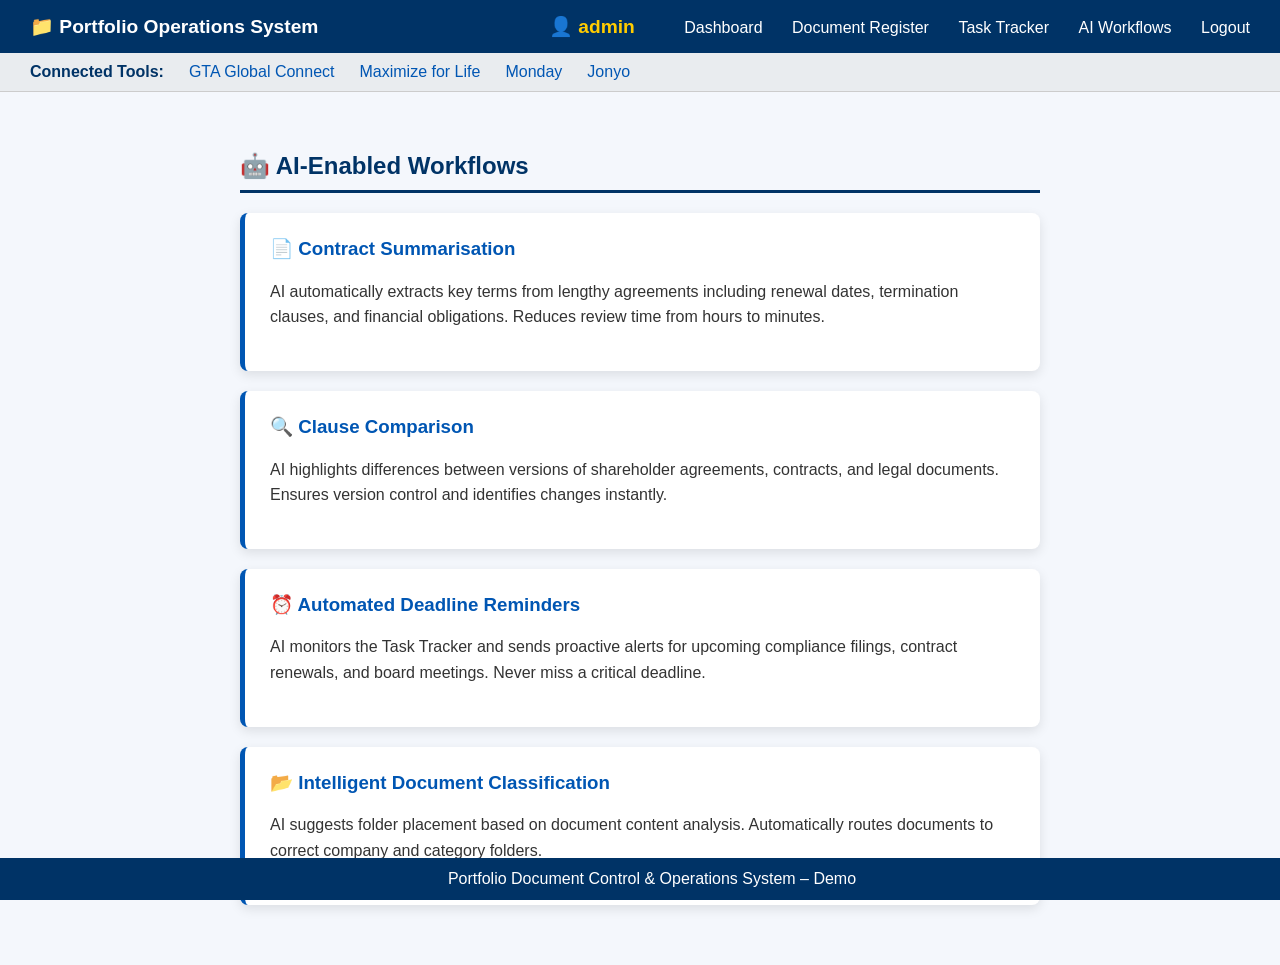
==== ai-workflow.html @ eea13c8b "Create ai-workflow.html" ====
<!DOCTYPE html>
<html lang="en">
<head>
    <meta charset="UTF-8">
    <meta name="viewport" content="width=device-width, initial-scale=1.0">
    <title>AI Workflows – Portfolio Ops</title>
    <style>
        body {
            font-family: Arial, sans-serif;
            margin: 0;
            padding: 0;
            background-color: #f4f7fc;
        }
        .navbar {
            background-color: #003366;
            color: white;
            padding: 15px 30px;
            display: flex;
            justify-content: space-between;
            align-items: center;
        }
        .navbar span {
            font-size: 1.2rem;
            font-weight: bold;
        }
        .navbar a {
            color: white;
            text-decoration: none;
            margin-left: 25px;
        }
        .navbar a:hover {
            text-decoration: underline;
        }
        .user-info {
            color: #ffcc00;
            margin-right: 20px;
            font-weight: bold;
        }
        .tools-bar {
            background-color: #e9ecef;
            padding: 10px 30px;
            display: flex;
            gap: 25px;
            border-bottom: 1px solid #ccc;
        }
        .tools-bar span {
            font-weight: bold;
            color: #003366;
        }
        .tools-bar a {
            color: #0056b3;
            text-decoration: none;
        }
        .container {
            padding: 40px;
            max-width: 800px;
            margin: 0 auto;
        }
        h2 {
            color: #003366;
            border-bottom: 3px solid #003366;
            padding-bottom: 10px;
        }
        .ai-card {
            background: white;
            border-radius: 8px;
            padding: 25px;
            margin: 20px 0;
            box-shadow: 0 4px 12px rgba(0,0,0,0.1);
            border-left: 5px solid #0056b3;
        }
        .ai-card h3 {
            color: #0056b3;
            margin-top: 0;
        }
        .ai-card p {
            line-height: 1.6;
            color: #333;
        }
        .footer {
            background-color: #003366;
            color: white;
            text-align: center;
            padding: 12px;
            position: fixed;
            bottom: 0;
            width: 100%;
        }
    </style>
</head>
<body>
    <div class="navbar">
        <span>📁 Portfolio Operations System</span>
        <div>
            <span class="user-info" id="userDisplay"></span>
            <a href="dashboard.html">Dashboard</a>
            <a href="register.html">Document Register</a>
            <a href="tracker.html">Task Tracker</a>
            <a href="ai-workflow.html">AI Workflows</a>
            <a href="#" onclick="logout()">Logout</a>
        </div>
    </div>

    <div class="tools-bar">
        <span>Connected Tools:</span>
        <a href="#">GTA Global Connect</a>
        <a href="#">Maximize for Life</a>
        <a href="#">Monday</a>
        <a href="#">Jonyo</a>
    </div>

    <div class="container">
        <h2>🤖 AI‑Enabled Workflows</h2>
        
        <div class="ai-card">
            <h3>📄 Contract Summarisation</h3>
            <p>AI automatically extracts key terms from lengthy agreements including renewal dates, termination clauses, and financial obligations. Reduces review time from hours to minutes.</p>
        </div>

        <div class="ai-card">
            <h3>🔍 Clause Comparison</h3>
            <p>AI highlights differences between versions of shareholder agreements, contracts, and legal documents. Ensures version control and identifies changes instantly.</p>
        </div>

        <div class="ai-card">
            <h3>⏰ Automated Deadline Reminders</h3>
            <p>AI monitors the Task Tracker and sends proactive alerts for upcoming compliance filings, contract renewals, and board meetings. Never miss a critical deadline.</p>
        </div>

        <div class="ai-card">
            <h3>📂 Intelligent Document Classification</h3>
            <p>AI suggests folder placement based on document content analysis. Automatically routes documents to correct company and category folders.</p>
        </div>
    </div>

    <div class="footer">
        Portfolio Document Control & Operations System – Demo
    </div>

    <script>
        // Get username
        const urlParams = new URLSearchParams(window.location.search);
        const username = urlParams.get('user') || 'admin';
        document.getElementById('userDisplay').innerHTML = '👤 ' + username;

        function logout() {
            window.location.href = 'index.html';
        }
    </script>
</body>
</html>
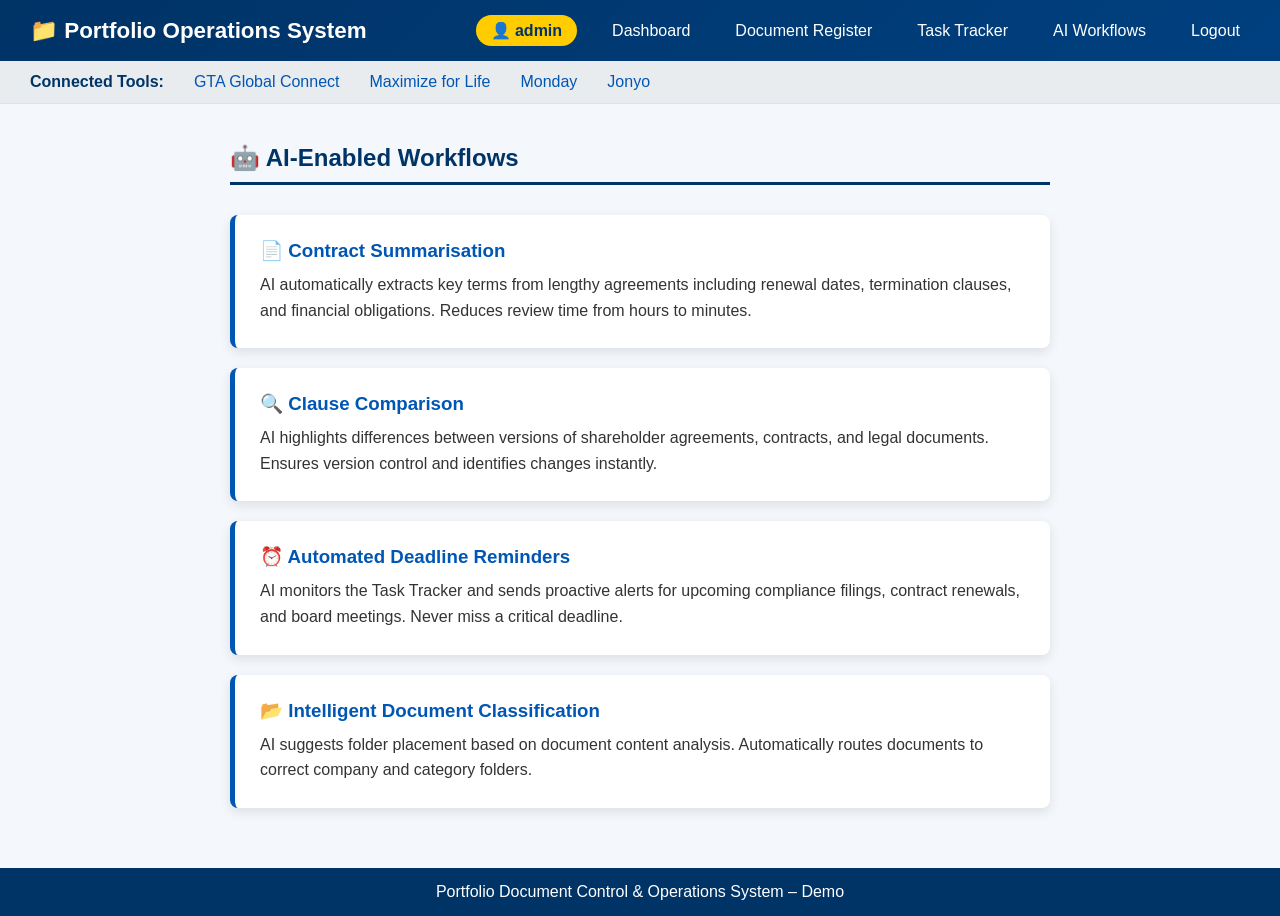
==== commit c61f8064: "Update ai-workflow.html" ====
--- a/ai-workflow.html
+++ b/ai-workflow.html
@@ -5,43 +5,58 @@
     <meta name="viewport" content="width=device-width, initial-scale=1.0">
     <title>AI Workflows – Portfolio Ops</title>
     <style>
-        body {
-            font-family: Arial, sans-serif;
+        * {
             margin: 0;
             padding: 0;
+            box-sizing: border-box;
+        }
+        body {
+            font-family: 'Segoe UI', Tahoma, Geneva, Verdana, sans-serif;
             background-color: #f4f7fc;
+            min-height: 100vh;
+            display: flex;
+            flex-direction: column;
         }
         .navbar {
-            background-color: #003366;
+            background: linear-gradient(135deg, #003366 0%, #004080 100%);
             color: white;
             padding: 15px 30px;
             display: flex;
             justify-content: space-between;
             align-items: center;
         }
-        .navbar span {
-            font-size: 1.2rem;
+        .navbar-brand {
+            font-size: 1.4rem;
             font-weight: bold;
         }
-        .navbar a {
+        .navbar-menu {
+            display: flex;
+            align-items: center;
+            gap: 25px;
+        }
+        .navbar-menu a {
             color: white;
             text-decoration: none;
-            margin-left: 25px;
+            padding: 5px 10px;
         }
-        .navbar a:hover {
-            text-decoration: underline;
+        .navbar-menu a:hover {
+            background-color: rgba(255,255,255,0.1);
+            border-radius: 4px;
         }
         .user-info {
-            color: #ffcc00;
-            margin-right: 20px;
+            background-color: #ffcc00;
+            color: #003366;
+            padding: 6px 15px;
+            border-radius: 20px;
             font-weight: bold;
         }
         .tools-bar {
             background-color: #e9ecef;
-            padding: 10px 30px;
+            padding: 12px 30px;
             display: flex;
-            gap: 25px;
-            border-bottom: 1px solid #ccc;
+            gap: 30px;
+            border-bottom: 1px solid #dee2e6;
+            flex-wrap: wrap;
         }
         .tools-bar span {
             font-weight: bold;
@@ -53,13 +68,15 @@
         }
         .container {
             padding: 40px;
-            max-width: 800px;
+            max-width: 900px;
             margin: 0 auto;
+            flex: 1;
         }
         h2 {
             color: #003366;
             border-bottom: 3px solid #003366;
             padding-bottom: 10px;
+            margin-bottom: 30px;
         }
         .ai-card {
             background: white;
@@ -72,6 +89,7 @@
         .ai-card h3 {
             color: #0056b3;
             margin-top: 0;
+            margin-bottom: 10px;
         }
         .ai-card p {
             line-height: 1.6;
@@ -81,18 +99,16 @@
             background-color: #003366;
             color: white;
             text-align: center;
-            padding: 12px;
-            position: fixed;
-            bottom: 0;
-            width: 100%;
+            padding: 15px;
+            margin-top: auto;
         }
     </style>
 </head>
 <body>
     <div class="navbar">
-        <span>📁 Portfolio Operations System</span>
-        <div>
-            <span class="user-info" id="userDisplay"></span>
+        <div class="navbar-brand">📁 Portfolio Operations System</div>
+        <div class="navbar-menu">
+            <span class="user-info" id="userDisplay">👤 </span>
             <a href="dashboard.html">Dashboard</a>
             <a href="register.html">Document Register</a>
             <a href="tracker.html">Task Tracker</a>
@@ -138,7 +154,6 @@
     </div>
 
     <script>
-        // Get username
         const urlParams = new URLSearchParams(window.location.search);
         const username = urlParams.get('user') || 'admin';
         document.getElementById('userDisplay').innerHTML = '👤 ' + username;
